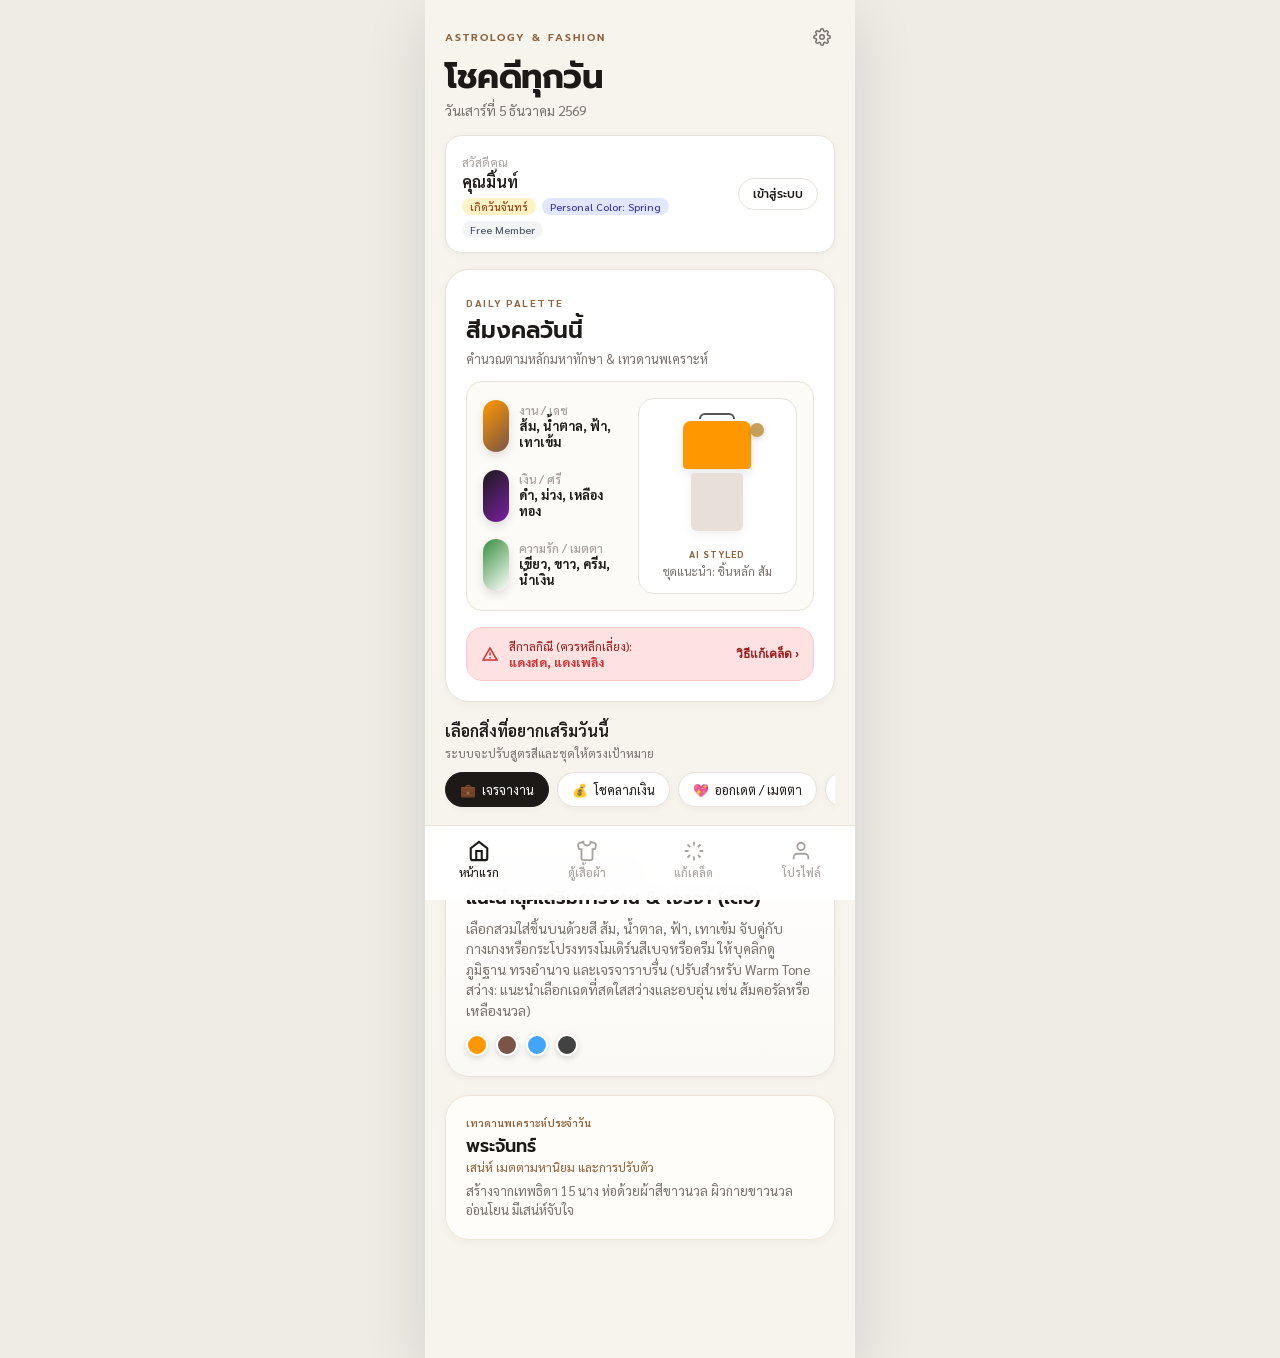
==== index.html @ 3039701e "Initial commit: Everyday Lucky Phase 1 (MVP) with Google Sheets & Apps Script" ====
<!DOCTYPE html>
<html lang="th">
<head>
  <meta charset="UTF-8">
  <meta http-equiv="refresh" content="0; url=web/">
  <title>โชคดีทุกวัน | Everyday Lucky</title>
</head>
<body>
  <script>
    window.location.href = "web/";
  </script>
  <p>กำลังเข้าสู่ระบบ <a href="web/">โชคดีทุกวัน (Everyday Lucky)...</a></p>
</body>
</html>
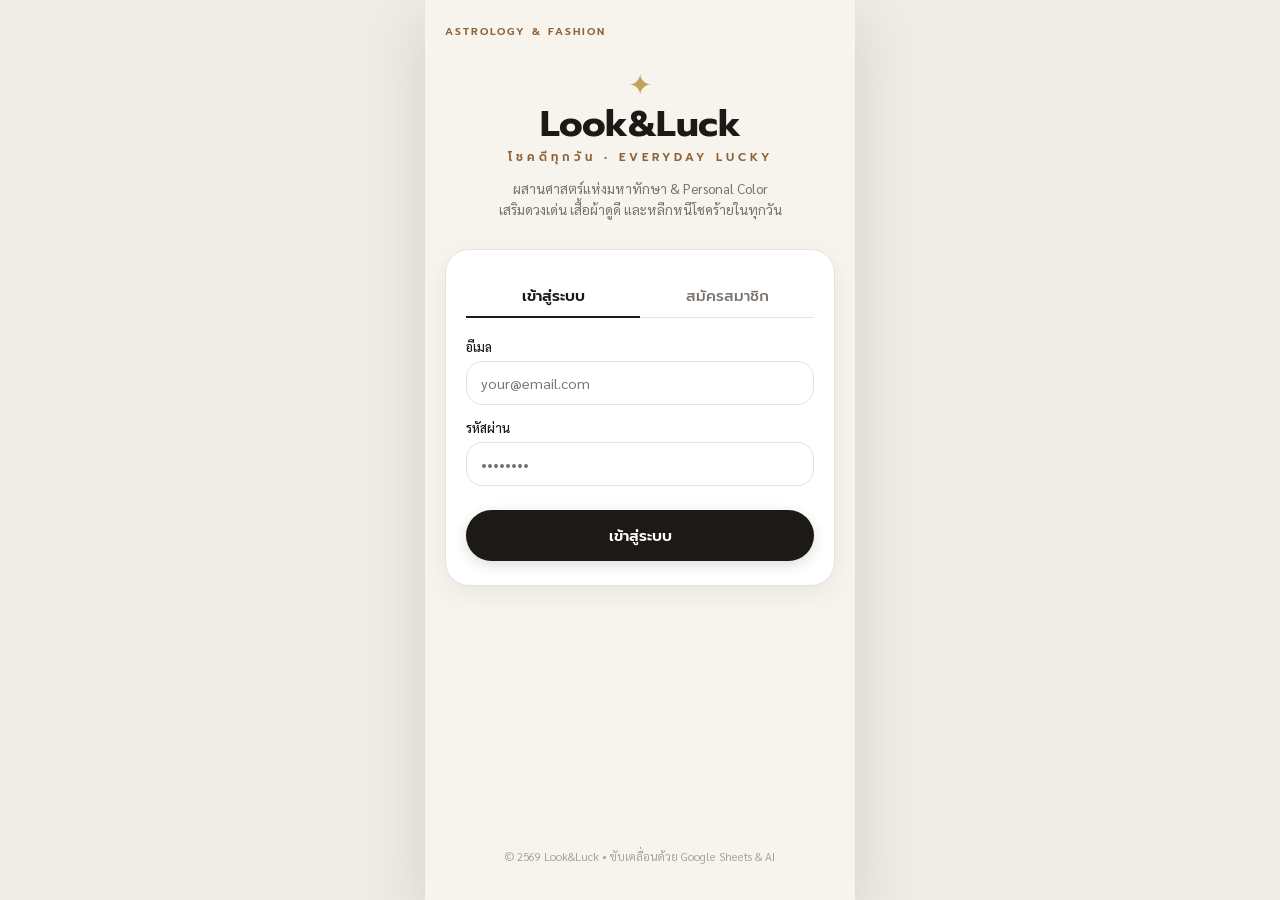
==== commit 417e1849: "style: rebrand application title to Look&Luck" ====
--- a/index.html
+++ b/index.html
@@ -3,12 +3,12 @@
 <head>
   <meta charset="UTF-8">
   <meta http-equiv="refresh" content="0; url=web/">
-  <title>โชคดีทุกวัน | Everyday Lucky</title>
+  <title>Look&amp;Luck | Everyday Lucky</title>
 </head>
 <body>
   <script>
     window.location.href = "web/";
   </script>
-  <p>กำลังเข้าสู่ระบบ <a href="web/">โชคดีทุกวัน (Everyday Lucky)...</a></p>
+  <p>กำลังเข้าสู่ระบบ <a href="web/">Look&amp;Luck (โชคดีทุกวัน)...</a></p>
 </body>
 </html>
